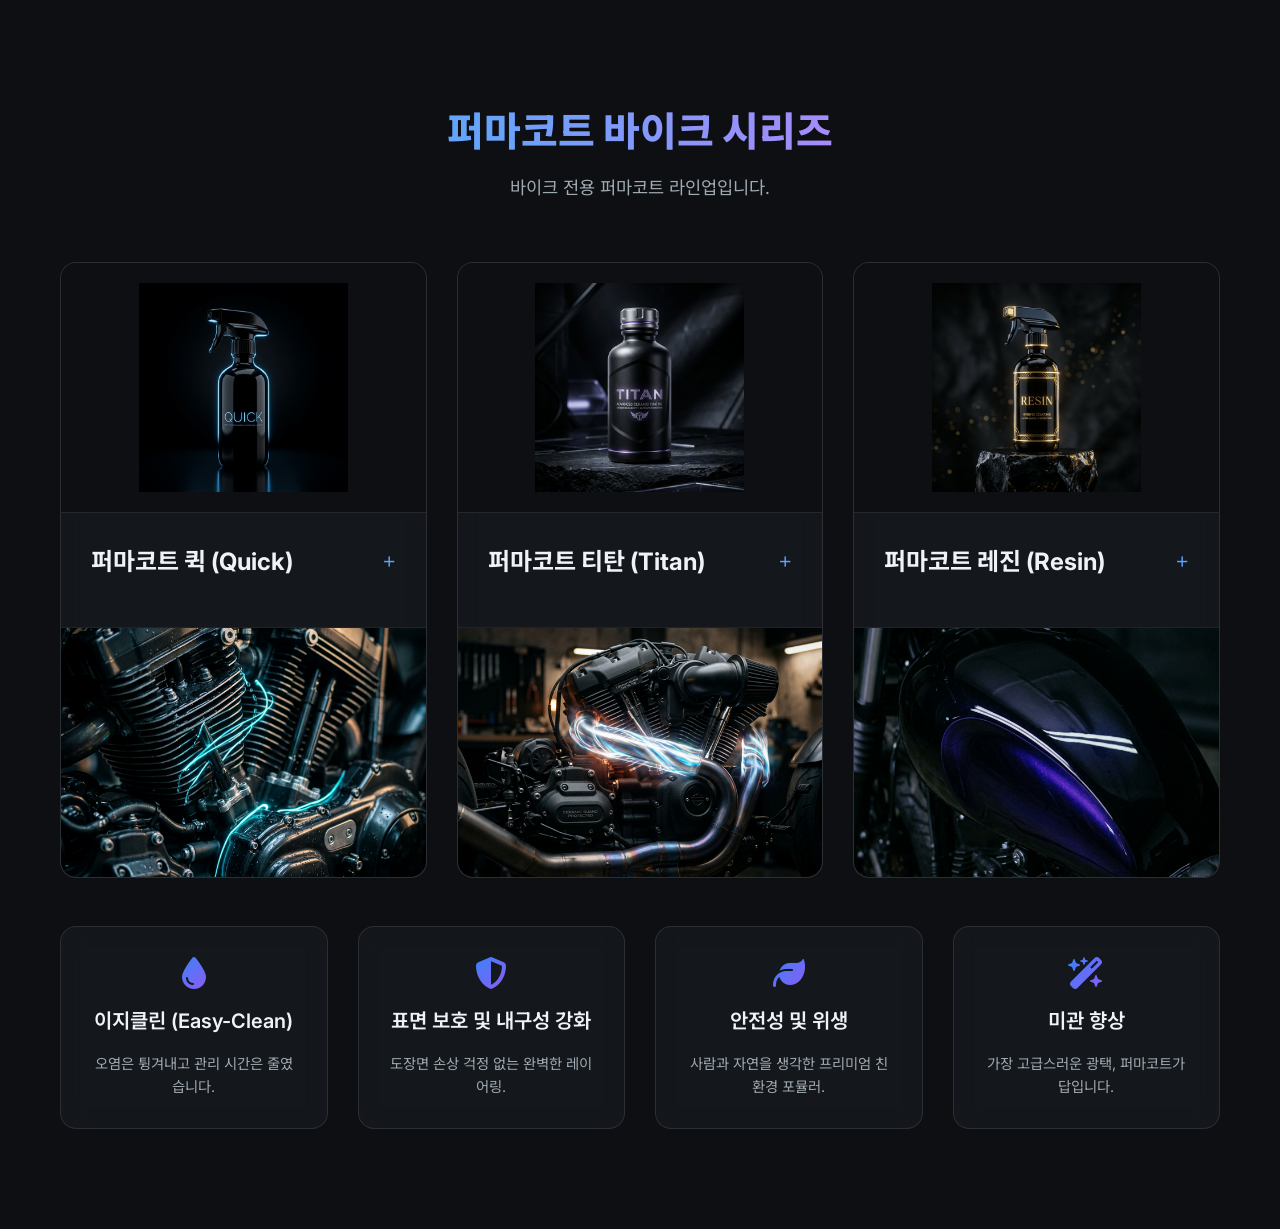
==== permacoat_bike_series.html @ df1a6a32 "Add multilingual coating finder and layout refinements Made-with: Cursor" ====
<!DOCTYPE html>
<html lang="ko">
  <head>
    <meta charset="UTF-8" />
    <meta name="viewport" content="width=device-width, initial-scale=1.0" />
    <title>Permacoat Bike Series</title>
    <link href="https://fonts.googleapis.com/css2?family=Inter:wght@300;400;600;800&family=Noto+Sans+KR:wght@300;400;500;700&display=swap" rel="stylesheet" />
    <link rel="stylesheet" href="css/style.css" />
    <link rel="stylesheet" href="https://cdnjs.cloudflare.com/ajax/libs/font-awesome/6.4.0/css/all.min.css" />
  </head>
  <body class="dark-theme">
    <section class="section products-section">
      <div class="container">
        <div class="section-header">
          <h2 class="gradient-text" data-i18n="bike_series_title">퍼마코트 바이크 시리즈</h2>
          <p class="section-desc" data-i18n="bike_series_desc">바이크 전용 퍼마코트 라인업입니다.</p>
        </div>

        <div class="product-grid">
          <!-- Quick -->
          <div class="product-card glass-panel">
            <div class="product-img" style="padding: 20px;">
              <img src="images/quick.png" alt="Permacoat Quick" style="height: 100%; object-fit: contain;" class="floating-item" />
            </div>
            <div class="product-info">
              <h3 data-i18n="quick_title">퍼마코트 퀵 (Quick)</h3>
              <p data-i18n="quick_desc">라이딩 후 간편 분사·도포만으로 즉각적인 슬릭감과 발수를 부여해 오염과 먼지 고착을 줄여 주는 바이크 전용 퀵 코팅제입니다. 복잡한 부품과 열에 민감한 바이크 특성을 고려해, 엔진 주변과 하부까지 빠르게 메인터넌스할 수 있도록 설계되었습니다.</p>
              <ul class="specs-list">
                <li><span data-i18n="tbl_polysilazane">폴리실라잔</span>: <span class="highlight">15</span></li>
                <li><span data-i18n="tbl_silane">실란</span>: <span class="highlight">70</span></li>
                <li><span data-i18n="tbl_resin">레진</span>: <span>-</span></li>
                <li><span data-i18n="tbl_io">I/O 비율</span>: <span class="highlight">15</span></li>
              </ul>
            </div>
            <div class="effect-img-container" style="width: 100%; height: 250px; overflow: hidden; border-radius: 0 0 16px 16px; border-top: 1px solid rgba(255, 255, 255, 0.05);">
              <img src="images/permacoat_bike_quick.png" alt="Quick Bike Effect" style="width: 100%; height: 100%; object-fit: cover; transition: transform 0.8s ease;" onmouseover="this.style.transform='scale(1.1)'" onmouseout="this.style.transform='scale(1)'" />
            </div>
          </div>

          <!-- Titan -->
          <div class="product-card glass-panel">
            <div class="product-img" style="padding: 20px;">
              <img src="images/titan.png" alt="Permacoat Titan" style="height: 100%; object-fit: contain;" class="floating-item" />
            </div>
            <div class="product-info">
              <h3 data-i18n="titan_title">퍼마코트 타이탄 (Titan)</h3>
              <p data-i18n="titan_desc">극한 주행 환경과 엔진 고열, 연료 튐까지 견디도록 설계된 올라운더 프리미엄 코팅으로, 7H 고경도 보호막과 최대 300°C 내열성이 니그립 부위와 엔진 커버, 머플러 주변의 스크래치와 열변색을 효과적으로 막아 줍니다. 휘발유와 강한 세정제에도 강한 내화학성을 지녀 바이크 도장면을 오래 안정적으로 지켜 줍니다.</p>
              <ul class="specs-list">
                <li><span data-i18n="tbl_polysilazane">폴리실라잔</span>: <span class="highlight">30</span></li>
                <li><span data-i18n="tbl_silane">실란</span>: <span class="highlight">60</span></li>
                <li><span data-i18n="tbl_resin">레진</span>: <span>-</span></li>
                <li><span data-i18n="tbl_io">I/O 비율</span>: <span class="highlight">10</span></li>
              </ul>
            </div>
            <div class="effect-img-container" style="width: 100%; height: 250px; overflow: hidden; border-radius: 0 0 16px 16px; border-top: 1px solid rgba(255, 255, 255, 0.05);">
              <img src="images/permacoat_bike_titan.png" alt="Titan Bike Effect" style="width: 100%; height: 100%; object-fit: cover; transition: transform 0.8s ease;" onmouseover="this.style.transform='scale(1.1)'" onmouseout="this.style.transform='scale(1)'" />
            </div>
          </div>

          <!-- Resin -->
          <div class="product-card glass-panel">
            <div class="product-img" style="padding: 20px;">
              <img src="images/resin.png" alt="Permacoat Resin" style="height: 100%; object-fit: contain;" class="floating-item" />
            </div>
            <div class="product-info">
              <h3 data-i18n="resin_title">퍼마코트 레진 (Resin)</h3>
              <p data-i18n="resin_desc">퍼마코트 바이크 라인업의 하이엔드 플래그십 등급으로, 폴리실라잔 60%와 레진 30%가 화학적으로 결합해 9H+ 다이아몬드급 유리막을 형성합니다. 최대 600°C까지 버티는 초고온 내열성과 프레임 깊숙한 부식 방지 성능으로 엔진 열기와 머플러 주변, 기계 구조 전반을 무결점 아머처럼 감싸 줍니다.</p>
              <ul class="specs-list">
                <li><span data-i18n="tbl_polysilazane">폴리실라잔</span>: <span class="highlight">60</span></li>
                <li><span data-i18n="tbl_silane">실란</span>: <span class="highlight">0</span></li>
                <li><span data-i18n="tbl_resin">레진</span>: <span class="highlight">30</span></li>
                <li><span data-i18n="tbl_io">I/O 비율</span>: <span class="highlight">10</span></li>
              </ul>
            </div>
            <div class="effect-img-container" style="width: 100%; height: 250px; overflow: hidden; border-radius: 0 0 16px 16px; border-top: 1px solid rgba(255, 255, 255, 0.05);">
              <img src="images/permacoat_bike_resin.png" alt="Resin Bike Effect" style="width: 100%; height: 100%; object-fit: cover; transition: transform 0.8s ease;" onmouseover="this.style.transform='scale(1.1)'" onmouseout="this.style.transform='scale(1)'" />
            </div>
          </div>
        </div>

        <!-- 공통 4대 핵심 가치 (바이크용) -->
        <div class="features-grid mt-5">
          <div class="feature-box glass-panel">
            <i class="fa-solid fa-droplet icon-gradient"></i>
            <h4 data-i18n="living_clean">이지클린 (Easy-Clean)</h4>
            <p data-i18n="living_clean_desc">발수 성능으로 바이크 외장 오염이 덜 달라붙어 세척 시간이 짧아집니다.</p>
          </div>
          <div class="feature-box glass-panel">
            <i class="fa-solid fa-shield-halved icon-gradient"></i>
            <h4 data-i18n="living_protect">표면 보호 및 내구성 강화</h4>
            <p data-i18n="living_protect_desc">자외선·스크래치·엔진열로부터 도장면을 보호해 코팅 수명을 늘려 줍니다.</p>
          </div>
          <div class="feature-box glass-panel">
            <i class="fa-solid fa-leaf icon-gradient"></i>
            <h4 data-i18n="living_safe">안전성 및 위생</h4>
            <p data-i18n="living_safe_desc">친환경 프리미엄 성분으로 작업자와 환경 모두에 부담을 줄였습니다.</p>
          </div>
          <div class="feature-box glass-panel">
            <i class="fa-solid fa-wand-magic-sparkles icon-gradient"></i>
            <h4 data-i18n="living_look">미관 향상</h4>
            <p data-i18n="living_look_desc">윤기 나는 광택과 선명한 색감을 살려 신차 같은 컨디션을 유지합니다.</p>
          </div>
        </div>
      </div>
    </section>

    <script src="js/translations.js"></script>
    <script src="js/script.js"></script>
    <script>
      document.addEventListener('DOMContentLoaded', () => {
        const infos = document.querySelectorAll('.product-info');
        infos.forEach((info) => {
          const title = info.querySelector('h3');
          if (!title) return;
          title.classList.add('product-toggle-title');
          info.classList.add('collapsed');
          title.addEventListener('click', () => {
            info.classList.toggle('collapsed');
          });
        });
      });
    </script>
  </body>
</html>
---- css/style.css ----
/* Reset & Base Variables */
:root {
    --bg-color: #0d0f12;
    --bg-secondary: #1a1d24;
    --text-main: #f0f2f5;
    --text-muted: #a0aab2;
    --accent-color: #3b82f6;
    --accent-hover: #60a5fa;
    --glass-bg: rgba(26, 29, 36, 0.6);
    --glass-border: rgba(255, 255, 255, 0.1);
    --gradient-primary: linear-gradient(135deg, #3b82f6 0%, #8b5cf6 100%);
    --gradient-text: linear-gradient(to right, #60a5fa, #a78bfa);
    --border-radius: 16px;
    --transition-speed: 0.3s;
    --font-sans: 'Inter', 'Noto Sans KR', sans-serif;
}

* {
    margin: 0;
    padding: 0;
    box-sizing: border-box;
    scroll-behavior: smooth;
}

body.dark-theme {
    background-color: var(--bg-color);
    color: var(--text-main);
    font-family: var(--font-sans);
    line-height: 1.6;
    overflow-x: hidden;
}

/* Utilities */
.container {
    max-width: 1200px;
    margin: 0 auto;
    padding: 0 20px;
}

.text-center {
    text-align: center;
}

.mb-3 {
    margin-bottom: 1rem;
}

.mt-5 {
    margin-top: 3rem;
}

.gradient-text {
    background: var(--gradient-text);
    -webkit-background-clip: text;
    -webkit-text-fill-color: transparent;
    display: inline-block;
}

.text-accent {
    color: var(--accent-hover);
}

.icon-gradient {
    background: var(--gradient-primary);
    -webkit-background-clip: text;
    -webkit-text-fill-color: transparent;
    font-size: 2rem;
    margin-bottom: 1rem;
}

.relative-z {
    position: relative;
    z-index: 2;
}

.section {
    padding: 100px 0;
}

.section-header {
    text-align: center;
    margin-bottom: 60px;
}

.section-header h2 {
    font-size: 2.5rem;
    font-weight: 800;
    margin-bottom: 10px;
}

.section-desc {
    color: var(--text-muted);
    font-size: 1.1rem;
    max-width: 600px;
    margin: 0 auto;
}

/* Buttons */
.btn {
    display: inline-block;
    padding: 12px 30px;
    border-radius: 30px;
    text-decoration: none;
    font-weight: 600;
    transition: all var(--transition-speed) ease;
    cursor: pointer;
    border: none;
}

.btn-primary {
    background: var(--gradient-primary);
    color: white;
    box-shadow: 0 4px 15px rgba(59, 130, 246, 0.4);
}

.btn-primary:hover {
    transform: translateY(-2px);
    box-shadow: 0 6px 20px rgba(59, 130, 246, 0.6);
}

/* Glassmorphism Panels */
.glass-panel {
    background: var(--glass-bg);
    backdrop-filter: blur(12px);
    -webkit-backdrop-filter: blur(12px);
    border: 1px solid var(--glass-border);
    border-radius: var(--border-radius);
    padding: 30px;
    transition: transform var(--transition-speed) ease, box-shadow var(--transition-speed) ease;
}

.glass-panel:hover {
    transform: translateY(-5px);
    box-shadow: 0 10px 30px rgba(0, 0, 0, 0.5);
    border-color: rgba(255, 255, 255, 0.2);
}

/* Navbar */
.navbar {
    position: fixed;
    top: 0;
    width: 100%;
    display: flex;
    justify-content: space-between;
    align-items: center;
    padding: 20px 5%;
    background: rgba(13, 15, 18, 0.8);
    backdrop-filter: blur(10px);
    z-index: 1000;
    border-bottom: 1px solid rgba(255, 255, 255, 0.05);
}

.navbar .logo span {
    font-size: 1.5rem;
    font-weight: 800;
    letter-spacing: 2px;
}

.nav-links {
    display: flex;
    list-style: none;
    gap: 30px;
}

.nav-links li a {
    color: var(--text-main);
    text-decoration: none;
    font-weight: 500;
    font-size: 0.95rem;
    transition: color 0.3s;
}

.nav-links li a:hover {
    color: var(--accent-hover);
}

.lang-selector {
    display: flex;
    align-items: center;
    gap: 8px;
    background: rgba(255, 255, 255, 0.05);
    padding: 10px 18px;
    border-radius: 22px;
    border: 1px solid rgba(255, 255, 255, 0.1);
}

.lang-selector i {
    color: var(--text-muted);
}

.lang-selector select {
    background: transparent;
    color: var(--text-main);
    border: none;
    outline: none;
    font-family: inherit;
    font-size: 1rem;
    cursor: pointer;
    appearance: none;
    -webkit-appearance: none;
}

.lang-selector select option {
    background: var(--bg-secondary);
    color: var(--text-main);
}

.hamburger {
    display: none;
    font-size: 1.5rem;
    cursor: pointer;
}

/* Hero Section */
.hero {
    height: 100vh;
    display: flex;
    align-items: center;
    justify-content: center;
    position: relative;
    text-align: center;
    /* Placeholder fallback */
    background: url('../images/hero-bg.png') center/cover no-repeat;
    background-color: var(--bg-secondary);
}

.hero-overlay {
    position: absolute;
    top: 0;
    left: 0;
    width: 100%;
    height: 100%;
    background: linear-gradient(to bottom, rgba(13, 15, 18, 0.6), rgba(13, 15, 18, 0.95));
}

.hero-content {
    position: relative;
    z-index: 2;
    max-width: 800px;
    padding: 0 20px;
    animation: fadeInDown 1s ease;
}

.hero-title {
    font-size: 4rem;
    font-weight: 800;
    margin-bottom: 20px;
    background: linear-gradient(to right, #ffffff, #a0aab2);
    -webkit-background-clip: text;
    -webkit-text-fill-color: transparent;
    line-height: 1.2;
}

.hero-subtitle {
    font-size: 1.25rem;
    color: var(--text-muted);
    margin-bottom: 40px;
}

@keyframes fadeInDown {
    from {
        opacity: 0;
        transform: translateY(-30px);
    }

    to {
        opacity: 1;
        transform: translateY(0);
    }
}

/* Products Section */
.product-grid {
    display: grid;
    grid-template-columns: repeat(auto-fit, minmax(320px, 1fr));
    gap: 30px;
}

.product-card {
    display: flex;
    flex-direction: column;
    overflow: hidden;
    padding: 0;
}

.product-img {
    height: 250px;
    background: var(--bg-color);
    display: flex;
    align-items: center;
    justify-content: center;
    color: var(--text-muted);
    font-size: 0.9rem;
    position: relative;
    border-bottom: 1px solid var(--glass-border);
}

.product-img.placeholder-img::after {
    content: '';
    position: absolute;
    inset: 0;
    background: linear-gradient(45deg, rgba(255, 255, 255, 0.02) 25%, transparent 25%, transparent 50%, rgba(255, 255, 255, 0.02) 50%, rgba(255, 255, 255, 0.02) 75%, transparent 75%, transparent);
    background-size: 20px 20px;
    opacity: 0.5;
}

.product-info {
    padding: 30px;
    flex: 1;
    display: flex;
    flex-direction: column;
}

.product-info h3 {
    font-size: 1.5rem;
    font-weight: 700;
    margin-bottom: 15px;
    color: var(--text-main);
}

.product-info p {
    color: var(--text-muted);
    font-size: 0.95rem;
    flex: 1;
    margin-bottom: 20px;
}

/* Toggleable product details (Quick / Titan / Resin) */
.product-info.collapsed p,
.product-info.collapsed .specs-list {
    display: none;
}

.product-toggle-title {
    cursor: pointer;
    position: relative;
    padding-right: 18px;
}

.product-toggle-title::after {
    content: '＋';
    position: absolute;
    right: 0;
    top: 50%;
    transform: translateY(-50%);
    font-size: 0.9rem;
    color: var(--accent-hover);
}

.product-info:not(.collapsed) .product-toggle-title::after {
    content: '－';
}

.specs-list {
    list-style: none;
    border-top: 1px solid rgba(255, 255, 255, 0.05);
    padding-top: 20px;
}

.specs-list li {
    display: flex;
    justify-content: space-between;
    margin-bottom: 8px;
    font-size: 0.9rem;
    color: var(--text-muted);
}

.specs-list li .highlight {
    font-weight: 700;
    color: #fff;
    background: var(--gradient-text);
    -webkit-background-clip: text;
    -webkit-text-fill-color: transparent;
}

/* Finder Section */
.finder-section {
    background: radial-gradient(circle at top, rgba(148, 163, 255, 0.08), transparent 55%);
}

.finder-layout {
    display: grid;
    grid-template-columns: minmax(0, 2fr) minmax(0, 1.2fr);
    gap: 30px;
    align-items: flex-start;
}

.finder-questions {
    display: flex;
    flex-direction: column;
    gap: 20px;
}

.finder-question h3 {
    font-size: 1.1rem;
    margin-bottom: 15px;
}

.finder-options {
    display: flex;
    flex-direction: column;
    gap: 10px;
}

.finder-option {
    text-align: left;
    padding: 10px 14px;
    border-radius: 999px;
    border: 1px solid rgba(255, 255, 255, 0.12);
    background: rgba(15, 23, 42, 0.7);
    color: var(--text-muted);
    font-size: 0.95rem;
    cursor: pointer;
    transition: all 0.2s ease;
}

.finder-option:hover {
    border-color: var(--accent-hover);
    color: #fff;
}

.finder-option.active {
    background: var(--gradient-primary);
    color: #fff;
    border-color: transparent;
    box-shadow: 0 8px 24px rgba(59, 130, 246, 0.5);
}

.finder-result {
    position: sticky;
    top: 100px;
}

.finder-result h3 {
    font-size: 1.3rem;
    margin-bottom: 8px;
}

.finder-result-subtitle {
    font-size: 0.95rem;
    color: var(--text-muted);
    margin-bottom: 20px;
}

.finder-result-badge {
    display: inline-block;
    padding: 6px 16px;
    border-radius: 999px;
    background: rgba(37, 99, 235, 0.1);
    border: 1px solid rgba(129, 140, 248, 0.6);
    font-size: 0.85rem;
    letter-spacing: 0.06em;
    margin-bottom: 12px;
}

.finder-result-title {
    font-size: 1.2rem;
    font-weight: 600;
    margin-bottom: 10px;
}

.finder-result-desc {
    font-size: 0.95rem;
    color: var(--text-muted);
    margin-bottom: 20px;
}

.finder-links {
    display: flex;
    flex-wrap: wrap;
    gap: 12px;
}

.btn.btn-outline {
    background: transparent;
    color: var(--accent-hover);
    border: 1px solid rgba(148, 163, 255, 0.6);
    box-shadow: none;
}

.btn.btn-outline:hover {
    background: rgba(37, 99, 235, 0.15);
    color: #fff;
}

/* Living Section */
.living-section {
    position: relative;
    background: url('../images/living-bg.png') center/cover no-repeat;
    background-color: #111;
}

.living-bg-overlay {
    position: absolute;
    top: 0;
    left: 0;
    width: 100%;
    height: 100%;
    background: rgba(13, 15, 18, 0.85);
    backdrop-filter: blur(5px);
}

.features-grid {
    display: grid;
    grid-template-columns: repeat(auto-fit, minmax(250px, 1fr));
    gap: 30px;
}

.feature-box {
    text-align: center;
}

.feature-box h4 {
    font-size: 1.25rem;
    margin-bottom: 15px;
    font-weight: 600;
}

.feature-box p {
    color: var(--text-muted);
    font-size: 0.9rem;
}

.applications-container {
    max-width: 900px;
    margin: 50px auto 0;
}

.app-list {
    list-style: none;
    display: flex;
    justify-content: space-between;
    gap: 32px;
    padding: 0 32px;
}

.app-list li {
    display: flex;
    align-items: flex-start;
    gap: 10px;
    font-size: 1rem;
    color: var(--text-muted);
    flex: 1;
}

.app-list li span {
    display: block;
}

/* Living Main Photo */
.living-main-photo {
    width: 100%;
    text-align: center;
}

.image-wrapper {
    position: relative;
    display: inline-block;
    max-width: 900px;
    width: 100%;
    border-radius: var(--border-radius);
    overflow: hidden;
    cursor: pointer;
    box-shadow: 0 10px 40px rgba(0, 0, 0, 0.6);
    border: 1px solid var(--glass-border);
}

.living-main-img {
    width: 100%;
    height: auto;
    display: block;
    transition: transform 0.5s ease;
}

.image-wrapper:hover .living-main-img {
    transform: scale(1.05);
}

.click-hint {
    position: absolute;
    bottom: 20px;
    left: 50%;
    transform: translateX(-50%);
    padding: 12px 25px;
    border-radius: 30px;
    background: rgba(13, 15, 18, 0.8);
    color: #fff;
    font-weight: 600;
    display: flex;
    align-items: center;
    gap: 10px;
    box-shadow: 0 4px 15px rgba(0, 0, 0, 0.5);
    transition: all 0.3s ease;
    z-index: 10;
}

.image-wrapper:hover .click-hint {
    background: var(--gradient-primary);
    transform: translateX(-50%) translateY(-5px);
}

.living-detail-link {
    text-decoration: none;
}

/* Living detail modal */
.modal-overlay {
    display: none;
    position: fixed;
    inset: 0;
    background: rgba(0, 0, 0, 0.75);
    z-index: 2000;
    justify-content: center;
    align-items: center;
    padding: 40px 20px;
}

.modal-overlay.open {
    display: flex;
}

.modal-content.living-modal {
    max-width: 960px;
    max-height: 90vh;
    overflow-y: auto;
    position: relative;
}

.modal-content.finder-modal {
    max-width: 1024px;
    max-height: 90vh;
    overflow-y: auto;
    position: relative;
}

.modal-close {
    position: absolute;
    top: 16px;
    right: 20px;
    background: transparent;
    border: none;
    color: #fff;
    font-size: 1.5rem;
    cursor: pointer;
}

.modal-list {
    margin: 0 0 1rem 1.2rem;
    padding: 0;
}

.modal-list li {
    margin-bottom: 0.4rem;
    color: var(--text-muted);
    font-size: 0.95rem;
}

.living-table {
    width: 100%;
    border-collapse: collapse;
    margin: 1rem 0;
    font-size: 0.95rem;
}

.living-table th,
.living-table td {
    border: 1px solid rgba(255, 255, 255, 0.1);
    padding: 8px 10px;
    text-align: left;
}

.living-table th {
    background: rgba(255, 255, 255, 0.03);
}

.modal-quote {
    font-style: italic;
    color: var(--text-main);
    margin-bottom: 0.6rem;
}

/* Floating finder button */
.floating-finder-btn {
    position: fixed;
    right: 32px;
    bottom: 40px;
    display: flex;
    align-items: center;
    gap: 8px;
    padding: 10px 18px;
    border-radius: 999px;
    background: var(--gradient-primary);
    color: #fff;
    border: none;
    cursor: pointer;
    font-weight: 600;
    box-shadow: 0 12px 30px rgba(15, 23, 42, 0.6);
    z-index: 1500;
}

.floating-finder-btn i {
    font-size: 1rem;
}

.floating-finder-btn span {
    font-size: 0.9rem;
}

/* Footer */
.footer {
    padding: 40px 0;
    background: #0a0c0e;
    color: var(--text-muted);
    border-top: 1px solid rgba(255, 255, 255, 0.05);
}

/* Floating Animation */
.floating-item {
    animation: floating 3s ease-in-out infinite;
    transform-origin: center center;
}

@keyframes floating {
    0% {
        transform: translateY(0px);
    }

    50% {
        transform: translateY(-15px);
    }

    100% {
        transform: translateY(0px);
    }
}

/* Premium lineup: 위에 제목, 아래에 바이크/자동차 카드 2열 */
.premium-heading {
    font-size: 2.5rem;
    font-weight: 800;
    margin: 0 0 40px;
    text-align: center;
}

.premium-two-col {
    display: flex;
    justify-content: center;
    align-items: flex-start;
    gap: 80px;
}

.premium-col {
    flex: 0 0 320px;
    text-align: center;
}

.premium-card-link {
    display: flex;
    flex-direction: column;
    align-items: center;
    text-decoration: none;
    color: inherit;
    gap: 12px;
}

.premium-tag {
    padding: 6px 20px;
    border-radius: 999px;
    border: 1px solid var(--glass-border);
    font-weight: 600;
    font-size: 2.5rem;
}


.premium-card {
    width: 100%;
    max-width: 320px;
    border-radius: 30px;
    background: var(--glass-bg);
    border: 1px solid var(--glass-border);
    overflow: hidden;
    box-shadow: 0 10px 30px rgba(0, 0, 0, 0.5);
    transition: transform 0.4s ease, box-shadow 0.4s ease;
}

.premium-card-img {
    width: 100%;
    height: 100%;
    display: block;
    object-fit: cover;
}

.premium-card-link:hover .premium-card {
    transform: translateY(-8px);
    box-shadow: 0 20px 50px rgba(0, 0, 0, 0.7);
}

@media (max-width: 768px) {
    .premium-two-col {
        flex-direction: column;
        gap: 32px;
    }

    .premium-heading {
        font-size: 2rem;
    }
}

/* Responsive */
@media (max-width: 768px) {
    .nav-links {
        display: none;
        /* simple mobile clear */
    }

    .hamburger {
        display: block;
    }

    .hero-title {
        font-size: 2.5rem;
    }

    .finder-layout {
        grid-template-columns: 1fr;
    }

    .finder-result {
        position: static;
    }

    .applications-container {
        margin-top: 40px;
    }

    .app-list {
        flex-direction: column;
        padding: 0 16px;
    }

    .floating-finder-btn {
        right: 16px;
        bottom: 24px;
        padding: 9px 16px;
    }

    .product-grid {
        grid-template-columns: 1fr;
    }
}
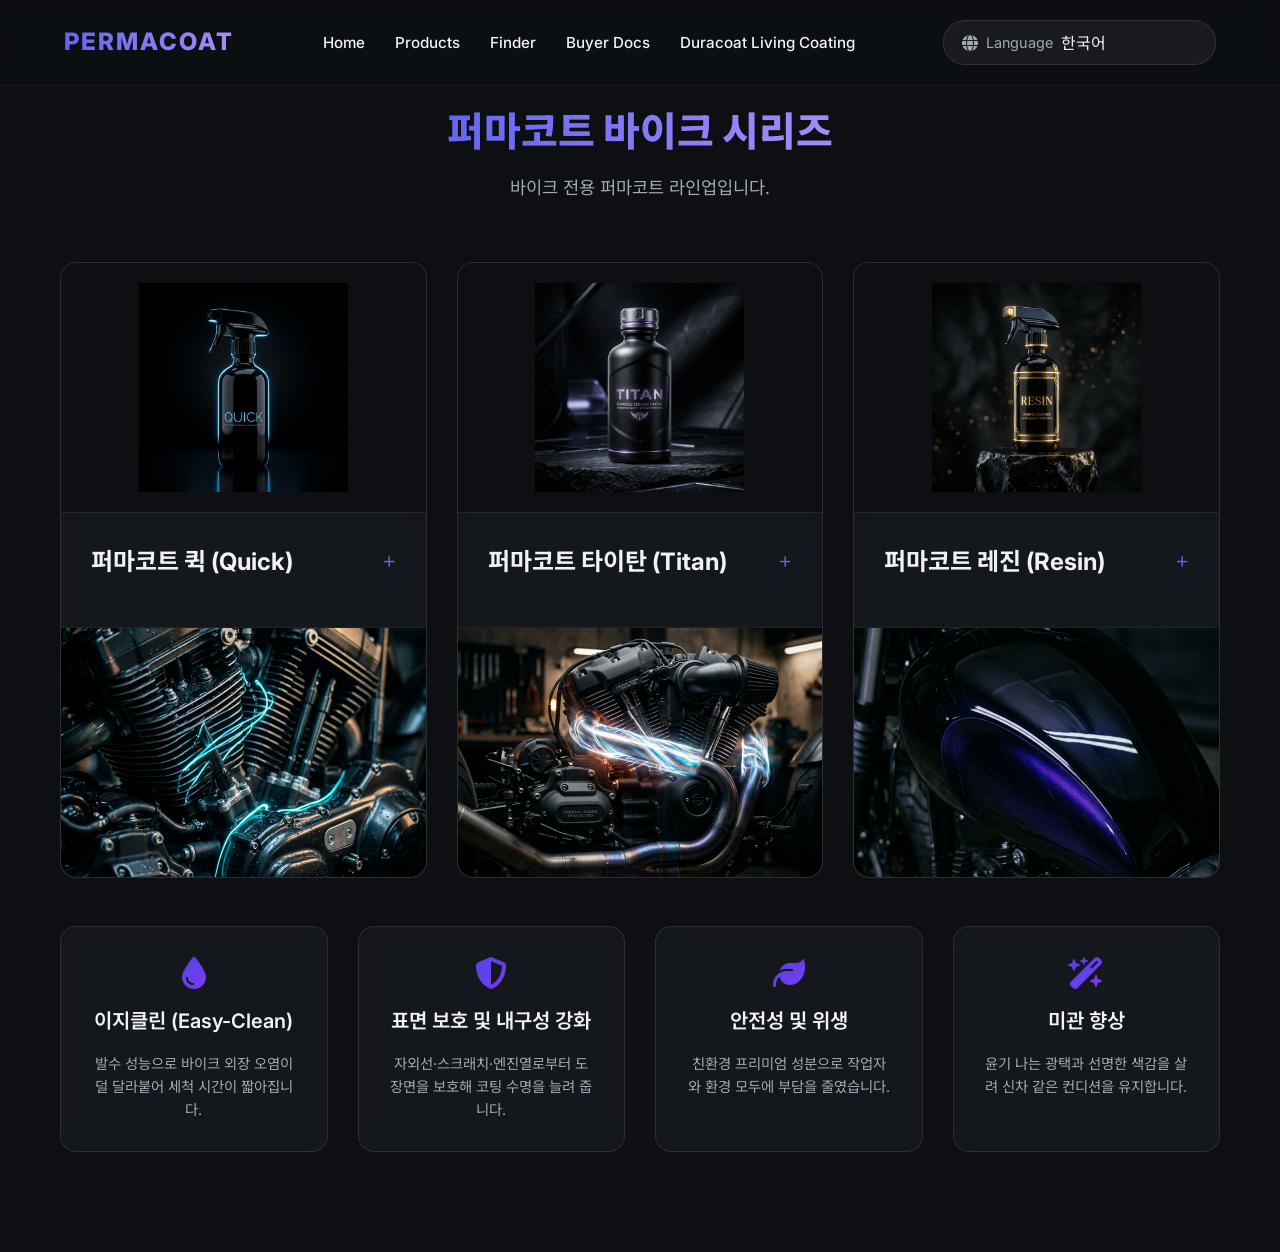
==== commit 82532b42: "i18n: Language label, modal lang re-apply, default KO, buyer i18n, navbar on bike/car, country theme" ====
--- a/permacoat_bike_series.html
+++ b/permacoat_bike_series.html
@@ -9,6 +9,39 @@
     <link rel="stylesheet" href="https://cdnjs.cloudflare.com/ajax/libs/font-awesome/6.4.0/css/all.min.css" />
   </head>
   <body class="dark-theme">
+    <!-- Navbar (공통: 언어 선택 시 전체 사이트 적용) -->
+    <nav class="navbar">
+      <div class="logo">
+        <a href="index.html" style="text-decoration: none; color: inherit;"><span class="gradient-text">PERMACOAT</span></a>
+      </div>
+      <ul class="nav-links">
+        <li><a href="index.html#home" data-i18n="nav_home">Home</a></li>
+        <li><a href="index.html#products" data-i18n="nav_products">Products</a></li>
+        <li><a href="index.html" data-i18n="nav_finder">Finder</a></li>
+        <li><a href="index.html#buyer-docs" data-i18n="nav_buyer">Buyer Docs</a></li>
+        <li><a href="index.html#living" data-i18n="nav_living">Duracoat Living Coating</a></li>
+      </ul>
+      <div class="lang-selector notranslate" translate="no">
+        <i class="fa-solid fa-globe"></i>
+        <span class="lang-label" data-i18n="nav_language_label">Language</span>
+        <select id="language-select" translate="no">
+          <option value="ko">한국어</option>
+          <option value="en">English</option>
+          <option value="ja">日本語</option>
+          <option value="vi">Tiếng Việt</option>
+          <option value="zh">中文</option>
+          <option value="it">Italiano</option>
+          <option value="fr">Français</option>
+          <option value="de">Deutsch</option>
+          <option value="am">አማርኛ</option>
+          <option value="ar">العربية (السعودية)</option>
+        </select>
+      </div>
+      <div class="hamburger">
+        <i class="fa-solid fa-bars"></i>
+      </div>
+    </nav>
+
     <section class="section products-section">
       <div class="container">
         <div class="section-header">
--- a/css/style.css
+++ b/css/style.css
@@ -1,15 +1,19 @@
-/* Reset & Base Variables */
+/* Reset & Base Variables - 테마 색상은 언어 선택 시 JS에서 덮어씀 */
 :root {
     --bg-color: #0d0f12;
     --bg-secondary: #1a1d24;
     --text-main: #f0f2f5;
     --text-muted: #a0aab2;
-    --accent-color: #3b82f6;
-    --accent-hover: #60a5fa;
+    --accent-color: #4f46e5;
+    --accent-hover: #6366f1;
+    --accent-glow: rgba(79, 70, 229, 0.4);
+    --accent-glow-strong: rgba(79, 70, 229, 0.6);
+    --accent-glow-soft: rgba(79, 70, 229, 0.08);
+    --accent-border: rgba(129, 140, 248, 0.6);
     --glass-bg: rgba(26, 29, 36, 0.6);
     --glass-border: rgba(255, 255, 255, 0.1);
-    --gradient-primary: linear-gradient(135deg, #3b82f6 0%, #8b5cf6 100%);
-    --gradient-text: linear-gradient(to right, #60a5fa, #a78bfa);
+    --gradient-primary: linear-gradient(135deg, #4f46e5 0%, #7c3aed 100%);
+    --gradient-text: linear-gradient(to right, #6366f1, #a78bfa);
     --border-radius: 16px;
     --transition-speed: 0.3s;
     --font-sans: 'Inter', 'Noto Sans KR', sans-serif;
@@ -110,12 +114,12 @@
 .btn-primary {
     background: var(--gradient-primary);
     color: white;
-    box-shadow: 0 4px 15px rgba(59, 130, 246, 0.4);
+    box-shadow: 0 4px 15px var(--accent-glow);
 }
 
 .btn-primary:hover {
     transform: translateY(-2px);
-    box-shadow: 0 6px 20px rgba(59, 130, 246, 0.6);
+    box-shadow: 0 6px 20px var(--accent-glow-strong);
 }
 
 /* Glassmorphism Panels */
@@ -186,6 +190,12 @@
 
 .lang-selector i {
     color: var(--text-muted);
+}
+
+.lang-selector .lang-label {
+    color: var(--text-muted);
+    font-size: 0.9rem;
+    white-space: nowrap;
 }
 
 .lang-selector select {
@@ -375,7 +385,7 @@
 
 /* Finder Section */
 .finder-section {
-    background: radial-gradient(circle at top, rgba(148, 163, 255, 0.08), transparent 55%);
+    background: radial-gradient(circle at top, var(--accent-glow-soft), transparent 55%);
 }
 
 .finder-layout {
@@ -423,7 +433,7 @@
     background: var(--gradient-primary);
     color: #fff;
     border-color: transparent;
-    box-shadow: 0 8px 24px rgba(59, 130, 246, 0.5);
+    box-shadow: 0 8px 24px var(--accent-glow);
 }
 
 .finder-result {
@@ -446,8 +456,8 @@
     display: inline-block;
     padding: 6px 16px;
     border-radius: 999px;
-    background: rgba(37, 99, 235, 0.1);
-    border: 1px solid rgba(129, 140, 248, 0.6);
+    background: var(--accent-glow-soft);
+    border: 1px solid var(--accent-border);
     font-size: 0.85rem;
     letter-spacing: 0.06em;
     margin-bottom: 12px;
@@ -474,13 +484,35 @@
 .btn.btn-outline {
     background: transparent;
     color: var(--accent-hover);
-    border: 1px solid rgba(148, 163, 255, 0.6);
+    border: 1px solid var(--accent-border);
     box-shadow: none;
 }
 
 .btn.btn-outline:hover {
-    background: rgba(37, 99, 235, 0.15);
+    background: var(--accent-glow-soft);
     color: #fff;
+}
+
+/* Buyer docs section */
+.buyer-section {
+    background: radial-gradient(circle at top, var(--accent-glow-soft), transparent 55%);
+}
+
+.download-grid {
+    display: grid;
+    grid-template-columns: repeat(auto-fit, minmax(260px, 1fr));
+    gap: 24px;
+}
+
+.download-card h3 {
+    font-size: 1.2rem;
+    margin-bottom: 10px;
+}
+
+.download-desc {
+    font-size: 0.95rem;
+    color: var(--text-muted);
+    margin-bottom: 20px;
 }
 
 /* Living Section */
@@ -829,6 +861,10 @@
         position: static;
     }
 
+    .download-grid {
+        grid-template-columns: 1fr;
+    }
+
     .applications-container {
         margin-top: 40px;
     }
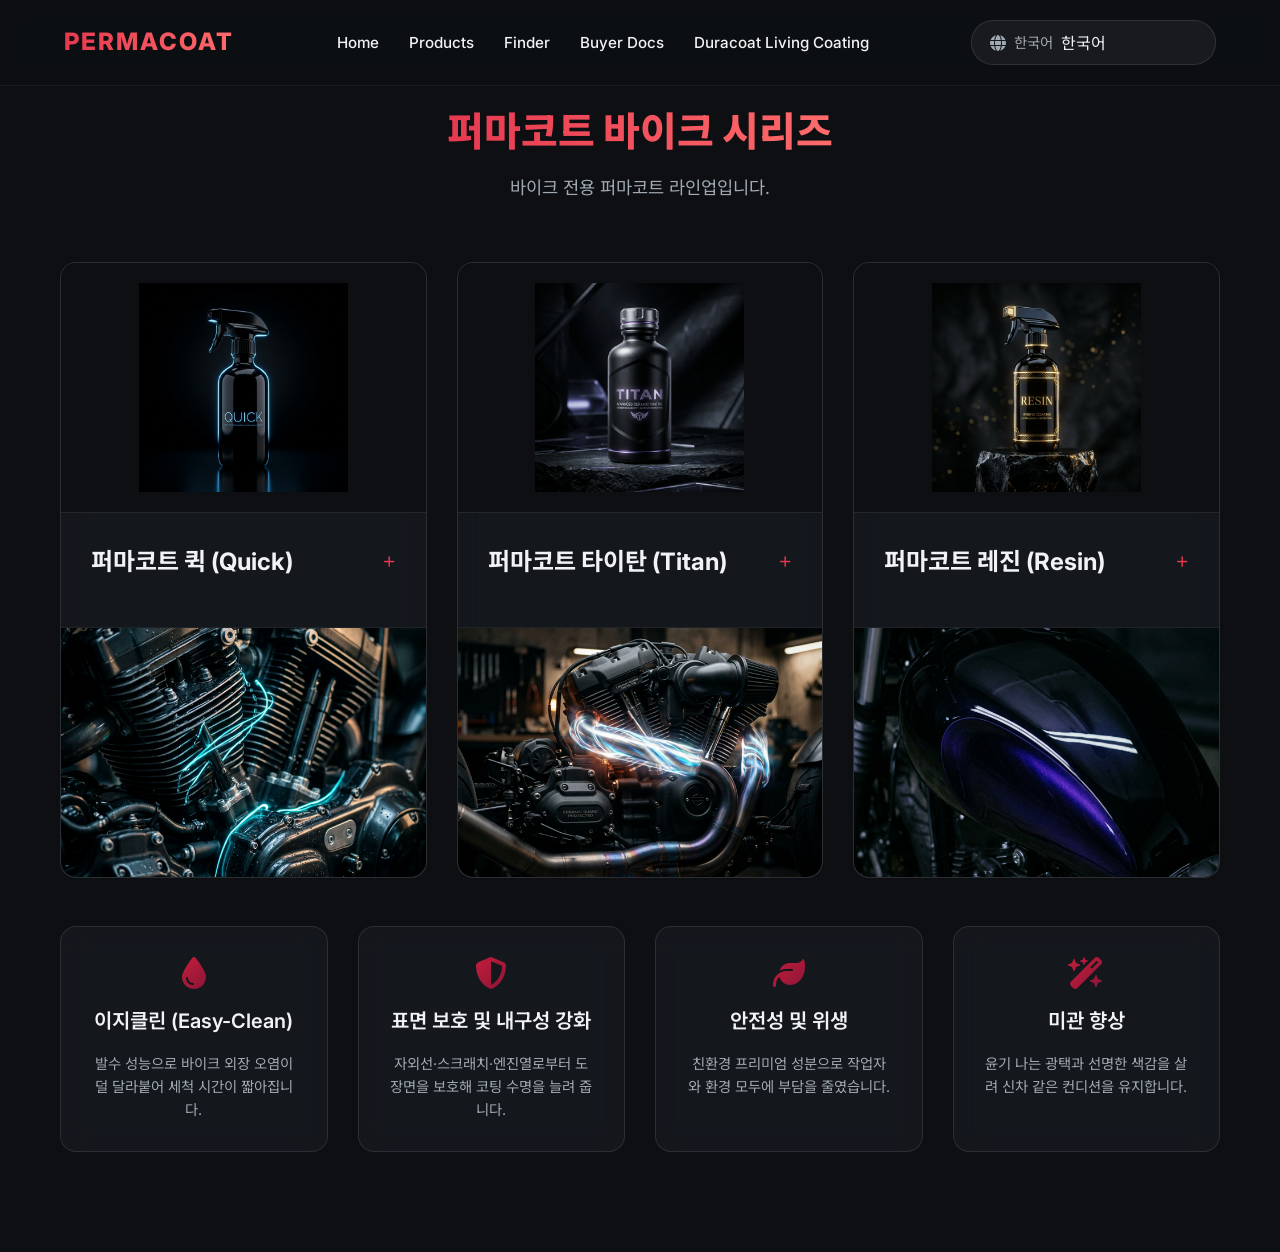
==== commit bd05da78: "Copy: KO nav 집/제품, hero subtitle and 제품 살펴보기; language label shows selected language name Made-with:" ====
--- a/permacoat_bike_series.html
+++ b/permacoat_bike_series.html
@@ -23,7 +23,7 @@
       </ul>
       <div class="lang-selector notranslate" translate="no">
         <i class="fa-solid fa-globe"></i>
-        <span class="lang-label" data-i18n="nav_language_label">Language</span>
+        <span class="lang-label" id="language-select-label" translate="no">한국어</span>
         <select id="language-select" translate="no">
           <option value="ko">한국어</option>
           <option value="en">English</option>
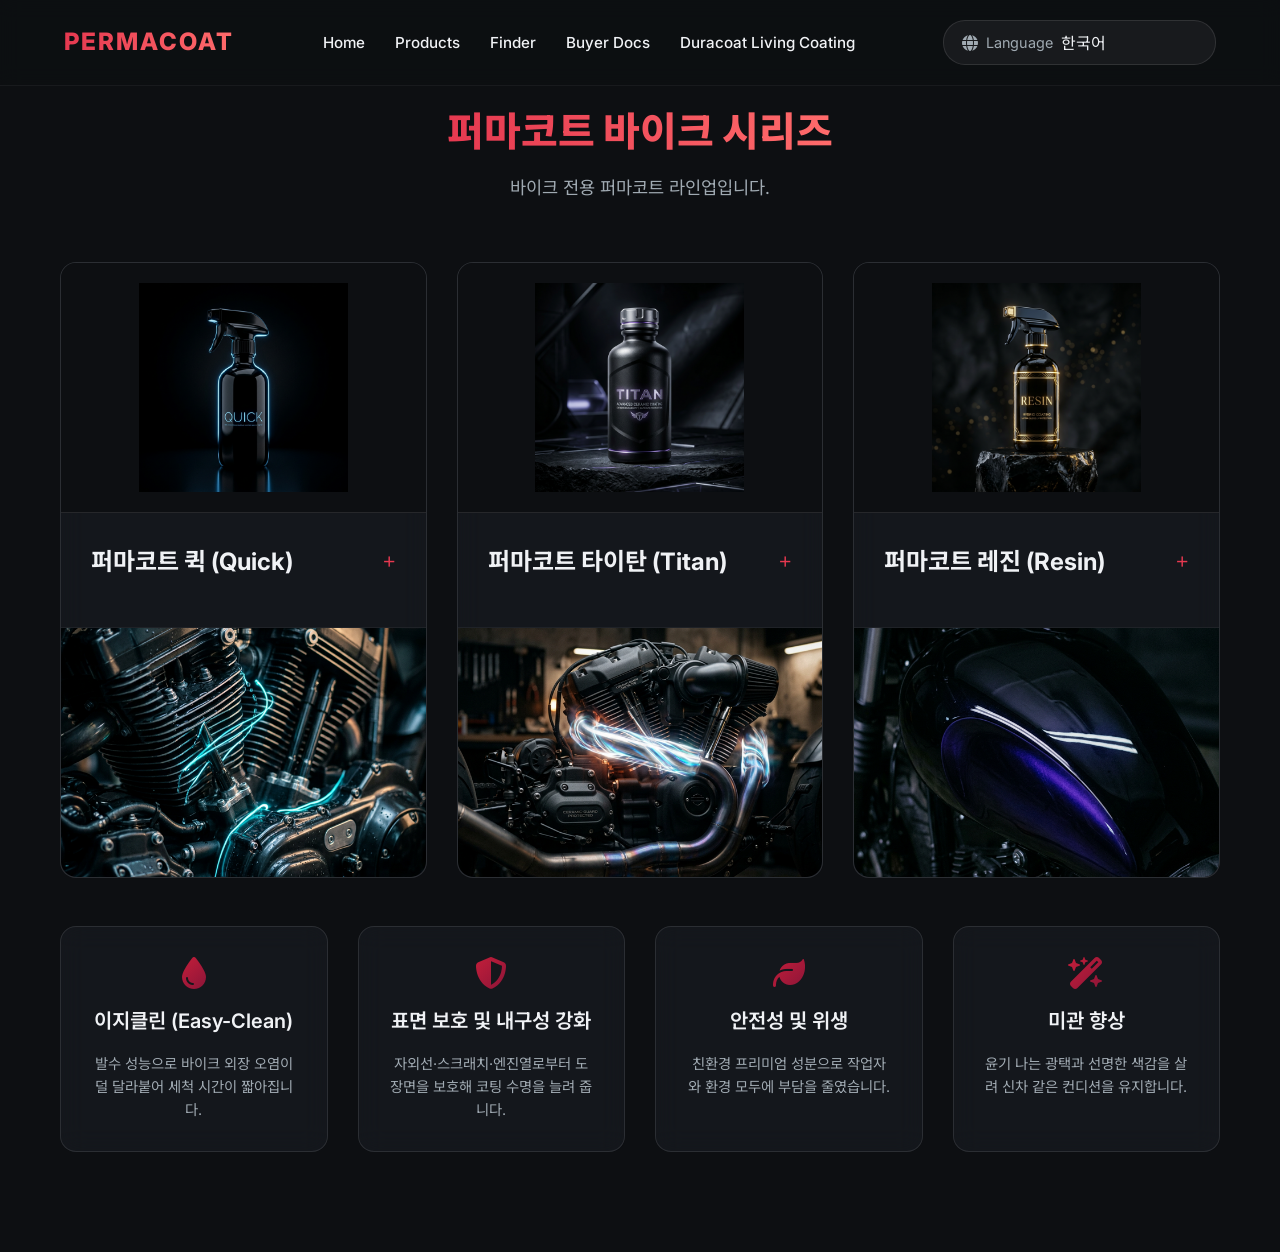
==== commit e7b433f9: "Language label fixed to 'Language' (i18n); country theme + full i18n on select; hero always visible " ====
--- a/permacoat_bike_series.html
+++ b/permacoat_bike_series.html
@@ -23,7 +23,7 @@
       </ul>
       <div class="lang-selector notranslate" translate="no">
         <i class="fa-solid fa-globe"></i>
-        <span class="lang-label" id="language-select-label" translate="no">한국어</span>
+        <span class="lang-label" data-i18n="nav_language_label">Language</span>
         <select id="language-select" translate="no">
           <option value="ko">한국어</option>
           <option value="en">English</option>
--- a/css/style.css
+++ b/css/style.css
@@ -221,15 +221,17 @@
     cursor: pointer;
 }
 
-/* Hero Section */
+/* Hero Section - 항상 노출 유지 (언어/테마 변경 후에도) */
 .hero {
+    min-height: 100vh;
     height: 100vh;
     display: flex;
     align-items: center;
     justify-content: center;
     position: relative;
     text-align: center;
-    /* Placeholder fallback */
+    visibility: visible;
+    opacity: 1;
     background: url('../images/hero-bg.png') center/cover no-repeat;
     background-color: var(--bg-secondary);
 }
@@ -249,6 +251,8 @@
     max-width: 800px;
     padding: 0 20px;
     animation: fadeInDown 1s ease;
+    visibility: visible;
+    opacity: 1;
 }
 
 .hero-title {
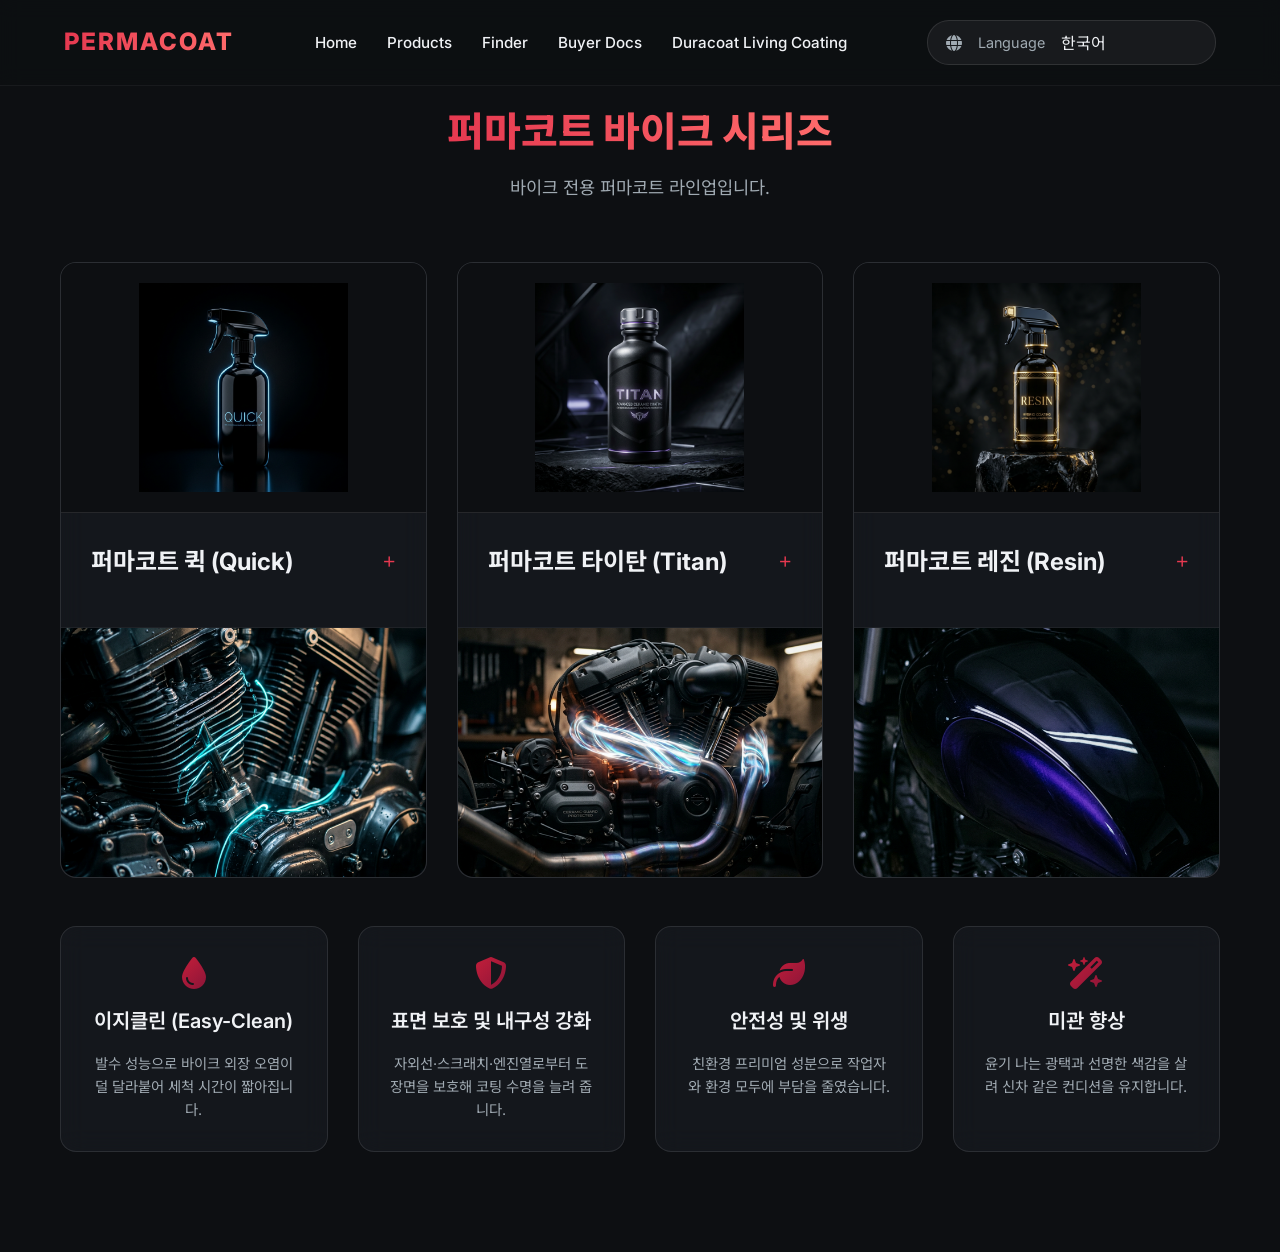
==== commit fac21e3c: "언어 선택기: 국기·국가 상징 이모지 표시 추가 Made-with: Cursor" ====
--- a/permacoat_bike_series.html
+++ b/permacoat_bike_series.html
@@ -23,7 +23,9 @@
       </ul>
       <div class="lang-selector notranslate" translate="no">
         <i class="fa-solid fa-globe"></i>
+        <span id="lang-flag" class="lang-flag"></span>
         <span class="lang-label" data-i18n="nav_language_label">Language</span>
+        <span id="lang-symbol" class="lang-symbol"></span>
         <select id="language-select" translate="no">
           <option value="ko">한국어</option>
           <option value="en">English</option>
@@ -57,7 +59,7 @@
             </div>
             <div class="product-info">
               <h3 data-i18n="quick_title">퍼마코트 퀵 (Quick)</h3>
-              <p data-i18n="quick_desc">라이딩 후 간편 분사·도포만으로 즉각적인 슬릭감과 발수를 부여해 오염과 먼지 고착을 줄여 주는 바이크 전용 퀵 코팅제입니다. 복잡한 부품과 열에 민감한 바이크 특성을 고려해, 엔진 주변과 하부까지 빠르게 메인터넌스할 수 있도록 설계되었습니다.</p>
+              <p data-i18n="quick_desc_bike">라이딩 후 간편 분사·도포만으로 즉각적인 슬릭감과 발수를 부여해 오염과 먼지 고착을 줄여 주는 바이크 전용 퀵 코팅제입니다. 복잡한 부품과 열에 민감한 바이크 특성을 고려해, 엔진 주변과 하부까지 빠르게 메인터넌스할 수 있도록 설계되었습니다.</p>
               <ul class="specs-list">
                 <li><span data-i18n="tbl_polysilazane">폴리실라잔</span>: <span class="highlight">15</span></li>
                 <li><span data-i18n="tbl_silane">실란</span>: <span class="highlight">70</span></li>
@@ -77,7 +79,7 @@
             </div>
             <div class="product-info">
               <h3 data-i18n="titan_title">퍼마코트 타이탄 (Titan)</h3>
-              <p data-i18n="titan_desc">극한 주행 환경과 엔진 고열, 연료 튐까지 견디도록 설계된 올라운더 프리미엄 코팅으로, 7H 고경도 보호막과 최대 300°C 내열성이 니그립 부위와 엔진 커버, 머플러 주변의 스크래치와 열변색을 효과적으로 막아 줍니다. 휘발유와 강한 세정제에도 강한 내화학성을 지녀 바이크 도장면을 오래 안정적으로 지켜 줍니다.</p>
+              <p data-i18n="titan_desc_bike">극한 주행 환경과 엔진 고열, 연료 튐까지 견디도록 설계된 올라운더 프리미엄 코팅으로, 7H 고경도 보호막과 최대 300°C 내열성이 니그립 부위와 엔진 커버, 머플러 주변의 스크래치와 열변색을 효과적으로 막아 줍니다. 휘발유와 강한 세정제에도 강한 내화학성을 지녀 바이크 도장면을 오래 안정적으로 지켜 줍니다.</p>
               <ul class="specs-list">
                 <li><span data-i18n="tbl_polysilazane">폴리실라잔</span>: <span class="highlight">30</span></li>
                 <li><span data-i18n="tbl_silane">실란</span>: <span class="highlight">60</span></li>
@@ -97,7 +99,7 @@
             </div>
             <div class="product-info">
               <h3 data-i18n="resin_title">퍼마코트 레진 (Resin)</h3>
-              <p data-i18n="resin_desc">퍼마코트 바이크 라인업의 하이엔드 플래그십 등급으로, 폴리실라잔 60%와 레진 30%가 화학적으로 결합해 9H+ 다이아몬드급 유리막을 형성합니다. 최대 600°C까지 버티는 초고온 내열성과 프레임 깊숙한 부식 방지 성능으로 엔진 열기와 머플러 주변, 기계 구조 전반을 무결점 아머처럼 감싸 줍니다.</p>
+              <p data-i18n="resin_desc_bike">퍼마코트 바이크 라인업의 하이엔드 플래그십 등급으로, 폴리실라잔 60%와 레진 30%가 화학적으로 결합해 9H+ 다이아몬드급 유리막을 형성합니다. 최대 600°C까지 버티는 초고온 내열성과 프레임 깊숙한 부식 방지 성능으로 엔진 열기와 머플러 주변, 기계 구조 전반을 무결점 아머처럼 감싸 줍니다.</p>
               <ul class="specs-list">
                 <li><span data-i18n="tbl_polysilazane">폴리실라잔</span>: <span class="highlight">60</span></li>
                 <li><span data-i18n="tbl_silane">실란</span>: <span class="highlight">0</span></li>
--- a/css/style.css
+++ b/css/style.css
@@ -198,6 +198,14 @@
     white-space: nowrap;
 }
 
+.lang-selector .lang-flag {
+    font-size: 1.1rem;
+}
+
+.lang-selector .lang-symbol {
+    font-size: 1rem;
+}
+
 .lang-selector select {
     background: transparent;
     color: var(--text-main);
@@ -221,19 +229,22 @@
     cursor: pointer;
 }
 
-/* Hero Section - 항상 노출 유지 (언어/테마 변경 후에도) */
+/* Hero Section - 항상 노출 (AOS/스크립트에 의해 숨겨지지 않음) */
 .hero {
     min-height: 100vh;
     height: 100vh;
-    display: flex;
+    display: flex !important;
     align-items: center;
     justify-content: center;
     position: relative;
     text-align: center;
-    visibility: visible;
-    opacity: 1;
+    visibility: visible !important;
+    opacity: 1 !important;
     background: url('../images/hero-bg.png') center/cover no-repeat;
     background-color: var(--bg-secondary);
+}
+.hero * {
+    visibility: visible !important;
 }
 
 .hero-overlay {
@@ -245,14 +256,17 @@
     background: linear-gradient(to bottom, rgba(13, 15, 18, 0.6), rgba(13, 15, 18, 0.95));
 }
 
+/* AOS 미적용 - 히어로는 항상 노출 */
+.hero .hero-content,
 .hero-content {
     position: relative;
     z-index: 2;
     max-width: 800px;
     padding: 0 20px;
     animation: fadeInDown 1s ease;
-    visibility: visible;
-    opacity: 1;
+    visibility: visible !important;
+    opacity: 1 !important;
+    transform: none !important;
 }
 
 .hero-title {
